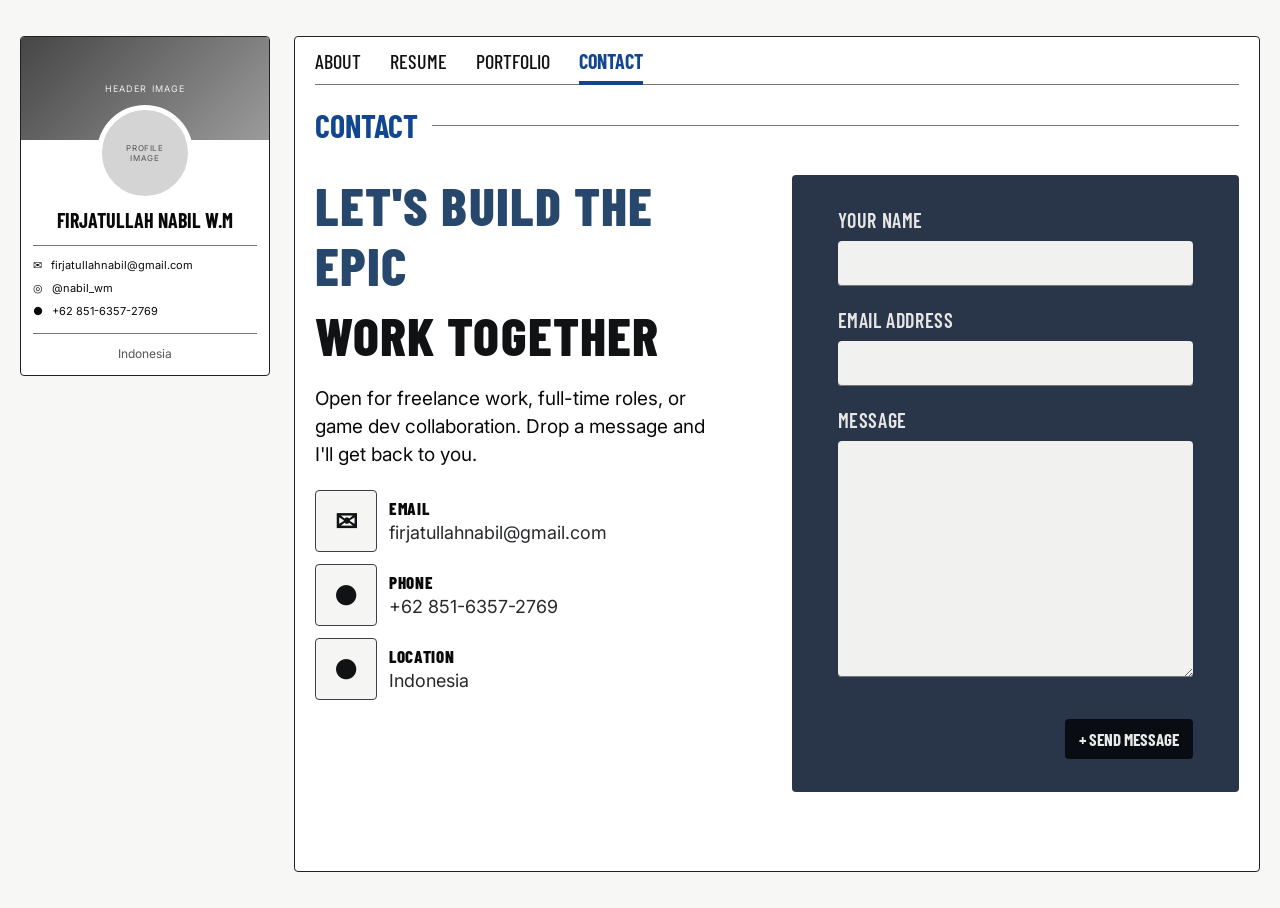
==== contact.html @ b3c80df4 "Add files via upload" ====
<!DOCTYPE html>
<html lang="en"><head>
<meta charset="UTF-8"><meta name="viewport" content="width=device-width, initial-scale=1.0">
<title>Contact — Firjatullah Nabil W.M</title>
<link rel="stylesheet" href="style.css"><link rel="stylesheet" href="contact.css">
</head><body>
<div class="layout">
<aside class="sidebar"><div class="profile-card">
<div class="cover">HEADER IMAGE</div><div class="avatar">PROFILE<br>IMAGE</div>
<div class="profile-body"><h1>FIRJATULLAH NABIL W.M</h1><hr>
<p>✉ &nbsp; firjatullahnabil@gmail.com</p><p>◎ &nbsp; @nabil_wm</p><p>● &nbsp; +62 851-6357-2769</p><hr><div class="location">Indonesia</div>
</div></div></aside>

<main class="content">
<nav><a href="index.html">ABOUT</a><a href="resume.html">RESUME</a><a href="portfolio.html">PORTFOLIO</a><a class="active" href="contact.html">CONTACT</a></nav>

<section class="contact-section">
<h2 class="section-title">CONTACT</h2>
<div class="contact-layout">

<div class="contact-intro">
<h3 class="contact-headline">LET'S BUILD THE EPIC <span>WORK TOGETHER</span></h3>
<p class="contact-description">Open for freelance work, full-time roles, or game dev collaboration. Drop a message and I'll get back to you.</p>

<div class="contact-detail"><div class="contact-icon">✉</div><div><h4>EMAIL</h4><a href="mailto:firjatullahnabil@gmail.com">firjatullahnabil@gmail.com</a></div></div>
<div class="contact-detail"><div class="contact-icon">●</div><div><h4>PHONE</h4><a href="tel:+6285163572769">+62 851-6357-2769</a></div></div>
<div class="contact-detail"><div class="contact-icon">●</div><div><h4>LOCATION</h4><p>Indonesia</p></div></div>
</div>

<form class="contact-form" id="contactForm">
<label for="name">YOUR NAME</label><input type="text" id="name" required>
<label for="email">EMAIL ADDRESS</label><input type="email" id="email" required>
<label for="message">MESSAGE</label><textarea id="message" required></textarea>
<div class="form-action"><button type="submit">+ SEND MESSAGE</button></div>
</form>

</div></section></main></div>
<script src="contact.js"></script></body></html>
---- style.css ----
@import url('https://fonts.googleapis.com/css2?family=Barlow+Condensed:wght@500;600;700;800&family=Inter:wght@400;500;600;700&display=swap');
:root{--blue:#12478f}*{box-sizing:border-box}html{scroll-behavior:smooth}body{margin:0;background:#f7f7f5;color:#090909;font-family:Inter,Arial,sans-serif}.layout{width:min(calc(100% - 40px),1280px);margin:36px auto;display:grid;grid-template-columns:250px minmax(0,1fr);gap:24px;align-items:start}.sidebar{position:sticky;top:25px}.profile-card,.content{background:#fff;border:1px solid #222;border-radius:4px}.profile-card{position:relative}.cover{height:103px;border-radius:3px 3px 0 0;background:linear-gradient(135deg,#464646,#9b9b9b);display:grid;place-items:center;color:#eee;font-size:9px;letter-spacing:.12em}.avatar{position:absolute;top:68px;left:50%;transform:translateX(-50%);width:96px;height:96px;border-radius:50%;border:5px solid #fff;background:#d4d4d4;display:grid;place-items:center;text-align:center;color:#555;font-size:8px;letter-spacing:.08em}.profile-body{padding:70px 12px 14px}.profile-body h1{margin:0;text-align:center;font:700 20px/1 'Barlow Condensed',Impact,sans-serif;white-space:nowrap}.profile-body hr{border:0;border-top:1px solid #777;margin:15px 0 12px}.profile-body p{font-size:11px;margin:9px 0;white-space:nowrap}.location{text-align:center;color:#555;font-size:12px}.content{padding:0 20px 35px}nav{height:48px;border-bottom:1px solid #777;display:flex;align-items:center;gap:29px}nav a{height:100%;display:flex;align-items:center;position:relative;text-decoration:none;color:#111;font:500 20px 'Barlow Condensed',Impact,sans-serif}nav a.active{color:var(--blue);font-weight:700}nav a.active:after{content:'';position:absolute;left:0;right:0;bottom:-1px;height:4px;background:var(--blue)}section{margin-top:24px}h2{margin:0 0 8px;display:flex;align-items:center;gap:14px;color:var(--blue);font:700 32px/1 'Barlow Condensed',Impact,sans-serif}h2:after{content:'';height:1px;background:#777;flex:1}.about{border:1px solid #777;border-radius:3px;padding:13px 20px;font-size:14px;line-height:1.4}.about p{margin:0 0 16px}.about p:last-child{margin-bottom:0}.statement{font-weight:500}h3{margin:19px 0 10px;color:var(--blue);font:700 21px/1 'Barlow Condensed',Impact,sans-serif}.grid{display:grid;gap:16px 24px}.art{grid-template-columns:repeat(3,minmax(0,1fr))}.animation{grid-template-columns:repeat(2,minmax(0,1fr))}.card{min-height:106px;border:1px solid #222;border-radius:3px;box-shadow:3px 4px 0 #050505;padding:11px;display:grid;grid-template-columns:48px minmax(0,1fr);gap:12px;background:#fff}.card i{width:39px;height:39px;border:1px solid #555;border-radius:3px;display:grid;place-items:center;font-size:23px;font-style:normal;font-weight:700}.card b{font-size:15px;line-height:1.05}.card p{margin:4px 0 0;font-size:11.5px;line-height:1.35;text-align:justify}.tools{margin-top:42px;border:1px solid #222;border-radius:3px;box-shadow:3px 4px 0 #050505;padding:13px 25px 18px}.tools h3{text-align:center;margin:0 0 18px;color:#111}.tools-row{display:grid;grid-template-columns:repeat(7,1fr);align-items:center;justify-items:center;font:800 38px 'Barlow Condensed',Impact,sans-serif}.badge{width:55px;height:55px;background:#050505;color:#fff;border-radius:8px;display:grid;place-items:center;font-size:27px}footer{text-align:center;margin-top:34px;color:#888;font-size:10px}@media(max-width:900px){.layout{width:min(calc(100% - 30px),760px);grid-template-columns:205px minmax(0,1fr)}.art{grid-template-columns:repeat(2,1fr)}.tools-row{grid-template-columns:repeat(4,1fr)}}@media(max-width:680px){.layout{width:calc(100% - 24px);margin:12px auto;display:block}.sidebar{position:relative;top:auto;margin-bottom:15px}.profile-card{max-width:360px;margin:auto}.content{padding:0 14px 25px}nav{gap:18px;overflow-x:auto}nav a{font-size:17px;white-space:nowrap}.art,.animation{grid-template-columns:1fr}h2{font-size:28px}.tools-row{grid-template-columns:repeat(4,1fr);gap:8px}.badge{width:45px;height:45px}.tools-row span{font-size:30px}}@media(max-width:400px){.tools-row{grid-template-columns:repeat(3,1fr)}}
---- contact.css ----
/* CONTACT PAGE */
.contact-section{padding-bottom:44px}
.contact-layout{display:grid;grid-template-columns:minmax(0,.95fr) minmax(430px,1.05fr);gap:72px;padding:26px 0 0}
.contact-headline{margin:0;font-family:"Barlow Condensed",Impact,sans-serif;font-size:54px;line-height:1.12;font-weight:800;letter-spacing:.02em;color:#28476d}
.contact-headline span{display:block;margin-top:9px;color:#111214}
.contact-description{max-width:490px;margin:20px 0 22px;font-size:19px;line-height:1.45}
.contact-detail{display:grid;grid-template-columns:62px 1fr;align-items:center;gap:12px;margin:12px 0}
.contact-icon{width:62px;height:62px;border:1px solid #3d3f42;border-radius:4px;display:grid;place-items:center;background:#f5f5f3;color:#111214;font-size:27px;font-weight:800}
.contact-detail h4{margin:0 0 3px;font-family:"Barlow Condensed",Impact,sans-serif;font-size:17px;font-weight:800;letter-spacing:.04em}
.contact-detail a,.contact-detail p{margin:0;color:#27292c;text-decoration:none;font-size:18px;line-height:1.3}
.contact-detail a:hover{color:#28476d}
.contact-form{min-height:617px;padding:33px 46px;border-radius:4px;background:#29364a;display:flex;flex-direction:column}
.contact-form label{margin:0 0 9px;color:#e6e6e4;font-family:"Barlow Condensed",Impact,sans-serif;font-size:20px;font-weight:600;letter-spacing:.03em}
.contact-form input,.contact-form textarea{width:100%;border:0;border-radius:4px;background:#f1f1ef;color:#202124;font-family:Inter,Arial,sans-serif;font-size:16px;outline:none}
.contact-form input{height:45px;margin-bottom:22px;padding:0 13px;box-shadow:inset 0 -1px 0 #777}
.contact-form textarea{height:236px;padding:13px;resize:vertical;box-shadow:inset 0 -1px 0 #777}
.contact-form input:focus,.contact-form textarea:focus{outline:2px solid rgba(255,255,255,.55);outline-offset:2px}
.form-action{margin-top:auto;padding-top:38px;display:flex;justify-content:flex-end}
.form-action button{border:0;border-radius:4px;padding:10px 14px;background:#090d13;color:#e9e9e7;cursor:pointer;font-family:"Barlow Condensed",Impact,sans-serif;font-size:17px;font-weight:700;transition:transform .18s ease,background .18s ease}
.form-action button:hover{transform:translateY(-2px);background:#121a26}
@media(max-width:1050px){.contact-layout{grid-template-columns:1fr;gap:40px}.contact-form{min-height:500px}}
@media(max-width:650px){.contact-layout{padding-top:14px}.contact-headline{font-size:43px}.contact-description{font-size:16px}.contact-detail{grid-template-columns:52px 1fr}.contact-icon{width:52px;height:52px;font-size:22px}.contact-detail a,.contact-detail p{font-size:15px;word-break:break-word}.contact-form{min-height:460px;padding:25px 20px}.contact-form textarea{height:190px}}
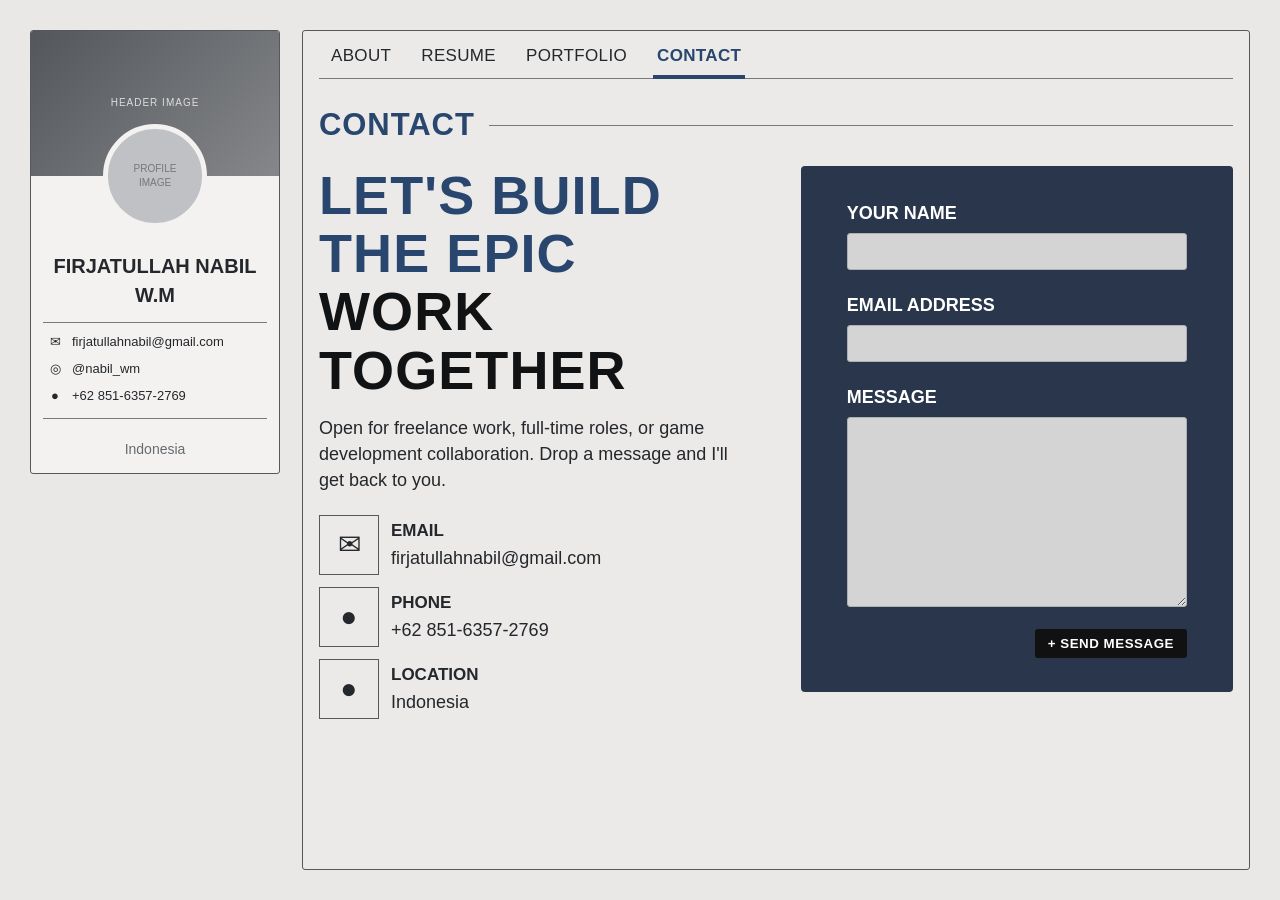
==== commit 522341cd: "Add files via upload" ====
--- a/contact.html
+++ b/contact.html
@@ -1,38 +1,44 @@
-<!DOCTYPE html>
-<html lang="en"><head>
-<meta charset="UTF-8"><meta name="viewport" content="width=device-width, initial-scale=1.0">
-<title>Contact — Firjatullah Nabil W.M</title>
-<link rel="stylesheet" href="style.css"><link rel="stylesheet" href="contact.css">
-</head><body>
-<div class="layout">
-<aside class="sidebar"><div class="profile-card">
-<div class="cover">HEADER IMAGE</div><div class="avatar">PROFILE<br>IMAGE</div>
-<div class="profile-body"><h1>FIRJATULLAH NABIL W.M</h1><hr>
-<p>✉ &nbsp; firjatullahnabil@gmail.com</p><p>◎ &nbsp; @nabil_wm</p><p>● &nbsp; +62 851-6357-2769</p><hr><div class="location">Indonesia</div>
-</div></div></aside>
-
-<main class="content">
-<nav><a href="index.html">ABOUT</a><a href="resume.html">RESUME</a><a href="portfolio.html">PORTFOLIO</a><a class="active" href="contact.html">CONTACT</a></nav>
-
-<section class="contact-section">
-<h2 class="section-title">CONTACT</h2>
-<div class="contact-layout">
-
-<div class="contact-intro">
-<h3 class="contact-headline">LET'S BUILD THE EPIC <span>WORK TOGETHER</span></h3>
-<p class="contact-description">Open for freelance work, full-time roles, or game dev collaboration. Drop a message and I'll get back to you.</p>
-
-<div class="contact-detail"><div class="contact-icon">✉</div><div><h4>EMAIL</h4><a href="mailto:firjatullahnabil@gmail.com">firjatullahnabil@gmail.com</a></div></div>
-<div class="contact-detail"><div class="contact-icon">●</div><div><h4>PHONE</h4><a href="tel:+6285163572769">+62 851-6357-2769</a></div></div>
-<div class="contact-detail"><div class="contact-icon">●</div><div><h4>LOCATION</h4><p>Indonesia</p></div></div>
-</div>
-
+<!doctype html>
+<html lang="en"><head><meta charset="utf-8"><meta name="viewport" content="width=device-width,initial-scale=1">
+<title>Firjatullah Nabil W.M — Contact</title><link rel="stylesheet" href="style.css"><link rel="stylesheet" href="contact.css"></head>
+<body><div class="site-shell"><aside class="sidebar">
+  <div class="profile-card">
+    <div class="profile-cover">HEADER IMAGE</div>
+    <div class="profile-avatar">PROFILE<br>IMAGE</div>
+    <div class="profile-content">
+      <h1 class="profile-name">FIRJATULLAH NABIL W.M</h1>
+      <hr class="profile-divider">
+      <div class="profile-contact">
+        <div class="profile-contact-item"><span class="profile-contact-icon">✉</span> firjatullahnabil@gmail.com</div>
+        <div class="profile-contact-item"><span class="profile-contact-icon">◎</span> @nabil_wm</div>
+        <div class="profile-contact-item"><span class="profile-contact-icon">●</span> +62 851-6357-2769</div>
+      </div>
+      <hr class="profile-divider" style="margin-top:12px">
+      <div class="profile-location">Indonesia</div>
+    </div>
+  </div>
+</aside><main class="site-main"><div class="page-frame"><nav class="site-nav"><a href="index.html" class="">ABOUT</a><a href="resume.html" class="">RESUME</a><a href="portfolio.html" class="">PORTFOLIO</a><a href="contact.html" class="active">CONTACT</a></nav>
+<div class="page-content"><section class="section"><h2 class="section-title">CONTACT</h2>
+<div class="contact-layout"><div>
+<h1 class="contact-headline">LET'S BUILD THE EPIC<br><span>WORK TOGETHER</span></h1>
+<p class="contact-intro">Open for freelance work, full-time roles, or game development collaboration. Drop a message and I'll get back to you.</p>
+<div class="contact-details">
+<div class="contact-detail"><div class="contact-detail-icon">✉</div><div><h4>EMAIL</h4><p>firjatullahnabil@gmail.com</p></div></div>
+<div class="contact-detail"><div class="contact-detail-icon">●</div><div><h4>PHONE</h4><p>+62 851-6357-2769</p></div></div>
+<div class="contact-detail"><div class="contact-detail-icon">●</div><div><h4>LOCATION</h4><p>Indonesia</p></div></div>
+</div></div>
 <form class="contact-form" id="contactForm">
-<label for="name">YOUR NAME</label><input type="text" id="name" required>
-<label for="email">EMAIL ADDRESS</label><input type="email" id="email" required>
-<label for="message">MESSAGE</label><textarea id="message" required></textarea>
-<div class="form-action"><button type="submit">+ SEND MESSAGE</button></div>
-</form>
-
-</div></section></main></div>
-<script src="contact.js"></script></body></html>+<div class="form-group"><label class="form-label">YOUR NAME</label><input class="form-control" name="name" required></div>
+<div class="form-group"><label class="form-label">EMAIL ADDRESS</label><input class="form-control" type="email" name="email" required></div>
+<div class="form-group"><label class="form-label">MESSAGE</label><textarea class="form-control" name="message" required></textarea></div>
+<button class="button" type="submit">+ SEND MESSAGE</button>
+</form></div></section></div></div></main></div>
+<script>
+document.getElementById("contactForm").addEventListener("submit",function(e){
+ e.preventDefault();
+ const d=new FormData(this);
+ const subject=encodeURIComponent("Portfolio Contact from "+d.get("name"));
+ const body=encodeURIComponent("Name: "+d.get("name")+"\nEmail: "+d.get("email")+"\n\nMessage:\n"+d.get("message"));
+ window.location.href="mailto:firjatullahnabil@gmail.com?subject="+subject+"&body="+body;
+});
+</script></body></html>
--- a/style.css
+++ b/style.css
@@ -1,2 +1,34 @@
-@import url('https://fonts.googleapis.com/css2?family=Barlow+Condensed:wght@500;600;700;800&family=Inter:wght@400;500;600;700&display=swap');
-:root{--blue:#12478f}*{box-sizing:border-box}html{scroll-behavior:smooth}body{margin:0;background:#f7f7f5;color:#090909;font-family:Inter,Arial,sans-serif}.layout{width:min(calc(100% - 40px),1280px);margin:36px auto;display:grid;grid-template-columns:250px minmax(0,1fr);gap:24px;align-items:start}.sidebar{position:sticky;top:25px}.profile-card,.content{background:#fff;border:1px solid #222;border-radius:4px}.profile-card{position:relative}.cover{height:103px;border-radius:3px 3px 0 0;background:linear-gradient(135deg,#464646,#9b9b9b);display:grid;place-items:center;color:#eee;font-size:9px;letter-spacing:.12em}.avatar{position:absolute;top:68px;left:50%;transform:translateX(-50%);width:96px;height:96px;border-radius:50%;border:5px solid #fff;background:#d4d4d4;display:grid;place-items:center;text-align:center;color:#555;font-size:8px;letter-spacing:.08em}.profile-body{padding:70px 12px 14px}.profile-body h1{margin:0;text-align:center;font:700 20px/1 'Barlow Condensed',Impact,sans-serif;white-space:nowrap}.profile-body hr{border:0;border-top:1px solid #777;margin:15px 0 12px}.profile-body p{font-size:11px;margin:9px 0;white-space:nowrap}.location{text-align:center;color:#555;font-size:12px}.content{padding:0 20px 35px}nav{height:48px;border-bottom:1px solid #777;display:flex;align-items:center;gap:29px}nav a{height:100%;display:flex;align-items:center;position:relative;text-decoration:none;color:#111;font:500 20px 'Barlow Condensed',Impact,sans-serif}nav a.active{color:var(--blue);font-weight:700}nav a.active:after{content:'';position:absolute;left:0;right:0;bottom:-1px;height:4px;background:var(--blue)}section{margin-top:24px}h2{margin:0 0 8px;display:flex;align-items:center;gap:14px;color:var(--blue);font:700 32px/1 'Barlow Condensed',Impact,sans-serif}h2:after{content:'';height:1px;background:#777;flex:1}.about{border:1px solid #777;border-radius:3px;padding:13px 20px;font-size:14px;line-height:1.4}.about p{margin:0 0 16px}.about p:last-child{margin-bottom:0}.statement{font-weight:500}h3{margin:19px 0 10px;color:var(--blue);font:700 21px/1 'Barlow Condensed',Impact,sans-serif}.grid{display:grid;gap:16px 24px}.art{grid-template-columns:repeat(3,minmax(0,1fr))}.animation{grid-template-columns:repeat(2,minmax(0,1fr))}.card{min-height:106px;border:1px solid #222;border-radius:3px;box-shadow:3px 4px 0 #050505;padding:11px;display:grid;grid-template-columns:48px minmax(0,1fr);gap:12px;background:#fff}.card i{width:39px;height:39px;border:1px solid #555;border-radius:3px;display:grid;place-items:center;font-size:23px;font-style:normal;font-weight:700}.card b{font-size:15px;line-height:1.05}.card p{margin:4px 0 0;font-size:11.5px;line-height:1.35;text-align:justify}.tools{margin-top:42px;border:1px solid #222;border-radius:3px;box-shadow:3px 4px 0 #050505;padding:13px 25px 18px}.tools h3{text-align:center;margin:0 0 18px;color:#111}.tools-row{display:grid;grid-template-columns:repeat(7,1fr);align-items:center;justify-items:center;font:800 38px 'Barlow Condensed',Impact,sans-serif}.badge{width:55px;height:55px;background:#050505;color:#fff;border-radius:8px;display:grid;place-items:center;font-size:27px}footer{text-align:center;margin-top:34px;color:#888;font-size:10px}@media(max-width:900px){.layout{width:min(calc(100% - 30px),760px);grid-template-columns:205px minmax(0,1fr)}.art{grid-template-columns:repeat(2,1fr)}.tools-row{grid-template-columns:repeat(4,1fr)}}@media(max-width:680px){.layout{width:calc(100% - 24px);margin:12px auto;display:block}.sidebar{position:relative;top:auto;margin-bottom:15px}.profile-card{max-width:360px;margin:auto}.content{padding:0 14px 25px}nav{gap:18px;overflow-x:auto}nav a{font-size:17px;white-space:nowrap}.art,.animation{grid-template-columns:1fr}h2{font-size:28px}.tools-row{grid-template-columns:repeat(4,1fr);gap:8px}.badge{width:45px;height:45px}.tools-row span{font-size:30px}}@media(max-width:400px){.tools-row{grid-template-columns:repeat(3,1fr)}}+
+:root{
+  --bg:#e9e8e6;--surface:#f3f2f0;--text:#24272b;--muted:#666b70;
+  --accent:#29476e;--dark:#111214;--line:#777a7d;--border:#55585c;
+  --shadow:6px 6px 0 var(--dark);--sidebar:250px;--max:1500px;
+  --display:"Arial Narrow","Roboto Condensed",Impact,sans-serif;
+  --body:Arial,Helvetica,sans-serif;
+}
+*{box-sizing:border-box}html{scroll-behavior:smooth}
+body{margin:0;min-width:320px;background:var(--bg);color:var(--text);font-family:var(--body);line-height:1.45}
+a{color:inherit;text-decoration:none}img{display:block;max-width:100%}
+.site-shell{width:min(100%,var(--max));margin:auto;padding:30px;display:grid;grid-template-columns:var(--sidebar) minmax(0,1fr);gap:22px;align-items:start}
+.sidebar{min-width:0}.site-main{min-width:0}
+.profile-card{position:sticky;top:24px;overflow:hidden;border:1px solid var(--border);border-radius:3px;background:var(--surface)}
+.profile-cover{height:145px;background:linear-gradient(135deg,#53565b,#85878a);display:grid;place-items:center;color:#ddd;font-size:10px;letter-spacing:.1em}
+.profile-avatar{width:104px;height:104px;margin:-52px auto 0;border:5px solid var(--surface);border-radius:50%;background:#bfc1c4;display:grid;place-items:center;text-align:center;color:#777;font-size:10px;position:relative;z-index:1}
+.profile-content{padding:16px 12px 14px}.profile-name{margin:0;padding:8px 0 12px;font-family:var(--display);font-size:20px;font-weight:800;text-align:center}
+.profile-divider{border:0;border-top:1px solid var(--line);margin:0 0 10px}
+.profile-contact{display:grid;gap:8px;padding:0 4px}.profile-contact-item{display:flex;gap:9px;align-items:center;font-size:13px;overflow-wrap:anywhere}
+.profile-contact-icon{width:16px;text-align:center}.profile-location{padding-top:10px;text-align:center;color:var(--muted);font-size:14px}
+.page-frame{min-height:calc(100vh - 60px);padding:0 16px 32px;border:1px solid var(--border);border-radius:3px;background:rgba(255,255,255,.08)}
+.site-nav{min-height:46px;display:flex;align-items:end;gap:6px;border-bottom:1px solid var(--line)}
+.site-nav a{position:relative;padding:13px 12px 9px;font-family:var(--display);font-size:17px;letter-spacing:.02em}
+.site-nav a.active{color:var(--accent);font-weight:800}.site-nav a.active:after{content:"";position:absolute;left:8px;right:8px;bottom:-1px;height:4px;background:var(--accent)}
+.page-content{padding-top:24px}.section{margin-top:34px}.section:first-child{margin-top:0}
+.section-title{display:flex;align-items:center;gap:14px;margin:0 0 18px;color:var(--accent);font-family:var(--display);font-size:31px;font-weight:800;letter-spacing:.03em}
+.section-title:after{content:"";flex:1;height:1px;background:var(--line)}
+.section-subtitle{margin:0 0 14px;color:var(--accent);font-family:var(--display);font-size:23px;font-weight:800}
+.card{border:1px solid var(--border);border-radius:3px;background:rgba(255,255,255,.13)}.card-shadow{box-shadow:var(--shadow)}
+.button{display:inline-flex;align-items:center;justify-content:center;padding:7px 13px;border:0;border-radius:3px;background:var(--accent);color:#fff;cursor:pointer;font-family:var(--display);font-weight:800;letter-spacing:.04em}
+.tag-list{display:flex;flex-wrap:wrap;gap:8px}.tag{padding:5px 10px;border:0;border-radius:3px;background:#d8d9da;font-family:var(--display);font-weight:700;cursor:pointer}.tag.active{background:var(--accent);color:#fff}
+.form-group{display:grid;gap:7px}.form-label{font-family:var(--display);font-size:18px;font-weight:700}.form-control{width:100%;padding:10px 12px;border:1px solid #aeb0b2;border-radius:3px;background:#d4d4d5;color:var(--dark)}textarea.form-control{min-height:190px;resize:vertical}
+@media(max-width:1050px){.site-shell{grid-template-columns:210px minmax(0,1fr);padding:20px;gap:16px}}
+@media(max-width:760px){.site-shell{display:block;padding:14px}.sidebar{margin-bottom:16px}.profile-card{position:static}.page-frame{min-height:auto;padding:0 12px 24px}.site-nav{overflow-x:auto}.site-nav a{flex:0 0 auto}.section-title{font-size:27px}}
--- a/contact.css
+++ b/contact.css
@@ -1,22 +1,4 @@
-/* CONTACT PAGE */
-.contact-section{padding-bottom:44px}
-.contact-layout{display:grid;grid-template-columns:minmax(0,.95fr) minmax(430px,1.05fr);gap:72px;padding:26px 0 0}
-.contact-headline{margin:0;font-family:"Barlow Condensed",Impact,sans-serif;font-size:54px;line-height:1.12;font-weight:800;letter-spacing:.02em;color:#28476d}
-.contact-headline span{display:block;margin-top:9px;color:#111214}
-.contact-description{max-width:490px;margin:20px 0 22px;font-size:19px;line-height:1.45}
-.contact-detail{display:grid;grid-template-columns:62px 1fr;align-items:center;gap:12px;margin:12px 0}
-.contact-icon{width:62px;height:62px;border:1px solid #3d3f42;border-radius:4px;display:grid;place-items:center;background:#f5f5f3;color:#111214;font-size:27px;font-weight:800}
-.contact-detail h4{margin:0 0 3px;font-family:"Barlow Condensed",Impact,sans-serif;font-size:17px;font-weight:800;letter-spacing:.04em}
-.contact-detail a,.contact-detail p{margin:0;color:#27292c;text-decoration:none;font-size:18px;line-height:1.3}
-.contact-detail a:hover{color:#28476d}
-.contact-form{min-height:617px;padding:33px 46px;border-radius:4px;background:#29364a;display:flex;flex-direction:column}
-.contact-form label{margin:0 0 9px;color:#e6e6e4;font-family:"Barlow Condensed",Impact,sans-serif;font-size:20px;font-weight:600;letter-spacing:.03em}
-.contact-form input,.contact-form textarea{width:100%;border:0;border-radius:4px;background:#f1f1ef;color:#202124;font-family:Inter,Arial,sans-serif;font-size:16px;outline:none}
-.contact-form input{height:45px;margin-bottom:22px;padding:0 13px;box-shadow:inset 0 -1px 0 #777}
-.contact-form textarea{height:236px;padding:13px;resize:vertical;box-shadow:inset 0 -1px 0 #777}
-.contact-form input:focus,.contact-form textarea:focus{outline:2px solid rgba(255,255,255,.55);outline-offset:2px}
-.form-action{margin-top:auto;padding-top:38px;display:flex;justify-content:flex-end}
-.form-action button{border:0;border-radius:4px;padding:10px 14px;background:#090d13;color:#e9e9e7;cursor:pointer;font-family:"Barlow Condensed",Impact,sans-serif;font-size:17px;font-weight:700;transition:transform .18s ease,background .18s ease}
-.form-action button:hover{transform:translateY(-2px);background:#121a26}
-@media(max-width:1050px){.contact-layout{grid-template-columns:1fr;gap:40px}.contact-form{min-height:500px}}
-@media(max-width:650px){.contact-layout{padding-top:14px}.contact-headline{font-size:43px}.contact-description{font-size:16px}.contact-detail{grid-template-columns:52px 1fr}.contact-icon{width:52px;height:52px;font-size:22px}.contact-detail a,.contact-detail p{font-size:15px;word-break:break-word}.contact-form{min-height:460px;padding:25px 20px}.contact-form textarea{height:190px}}+
+.contact-layout{display:grid;grid-template-columns:minmax(0,1fr) minmax(420px,1.05fr);gap:70px;align-items:start}.contact-headline{margin:0 0 16px;color:var(--accent);font-family:var(--display);font-size:54px;line-height:1.08;letter-spacing:.02em}.contact-headline span{color:var(--dark)}.contact-intro{max-width:520px;margin:0 0 22px;font-size:18px}.contact-details{display:grid;gap:12px}.contact-detail{display:grid;grid-template-columns:60px 1fr;gap:12px;align-items:center}.contact-detail-icon{width:60px;height:60px;border:1px solid var(--border);display:grid;place-items:center;font-size:28px}.contact-detail h4{margin:0;font-family:var(--display);font-size:17px}.contact-detail p{margin:2px 0 0;font-size:18px}
+.contact-form{padding:34px 46px;background:#29364b;border-radius:4px;display:grid;gap:22px}.contact-form .form-label{color:#fff}.contact-form .button{justify-self:end;background:#111}.contact-form .button:hover{background:#000}
+@media(max-width:1050px){.contact-layout{grid-template-columns:1fr;gap:40px}.contact-headline{font-size:45px}}@media(max-width:620px){.contact-form{padding:22px}.contact-headline{font-size:38px}}
